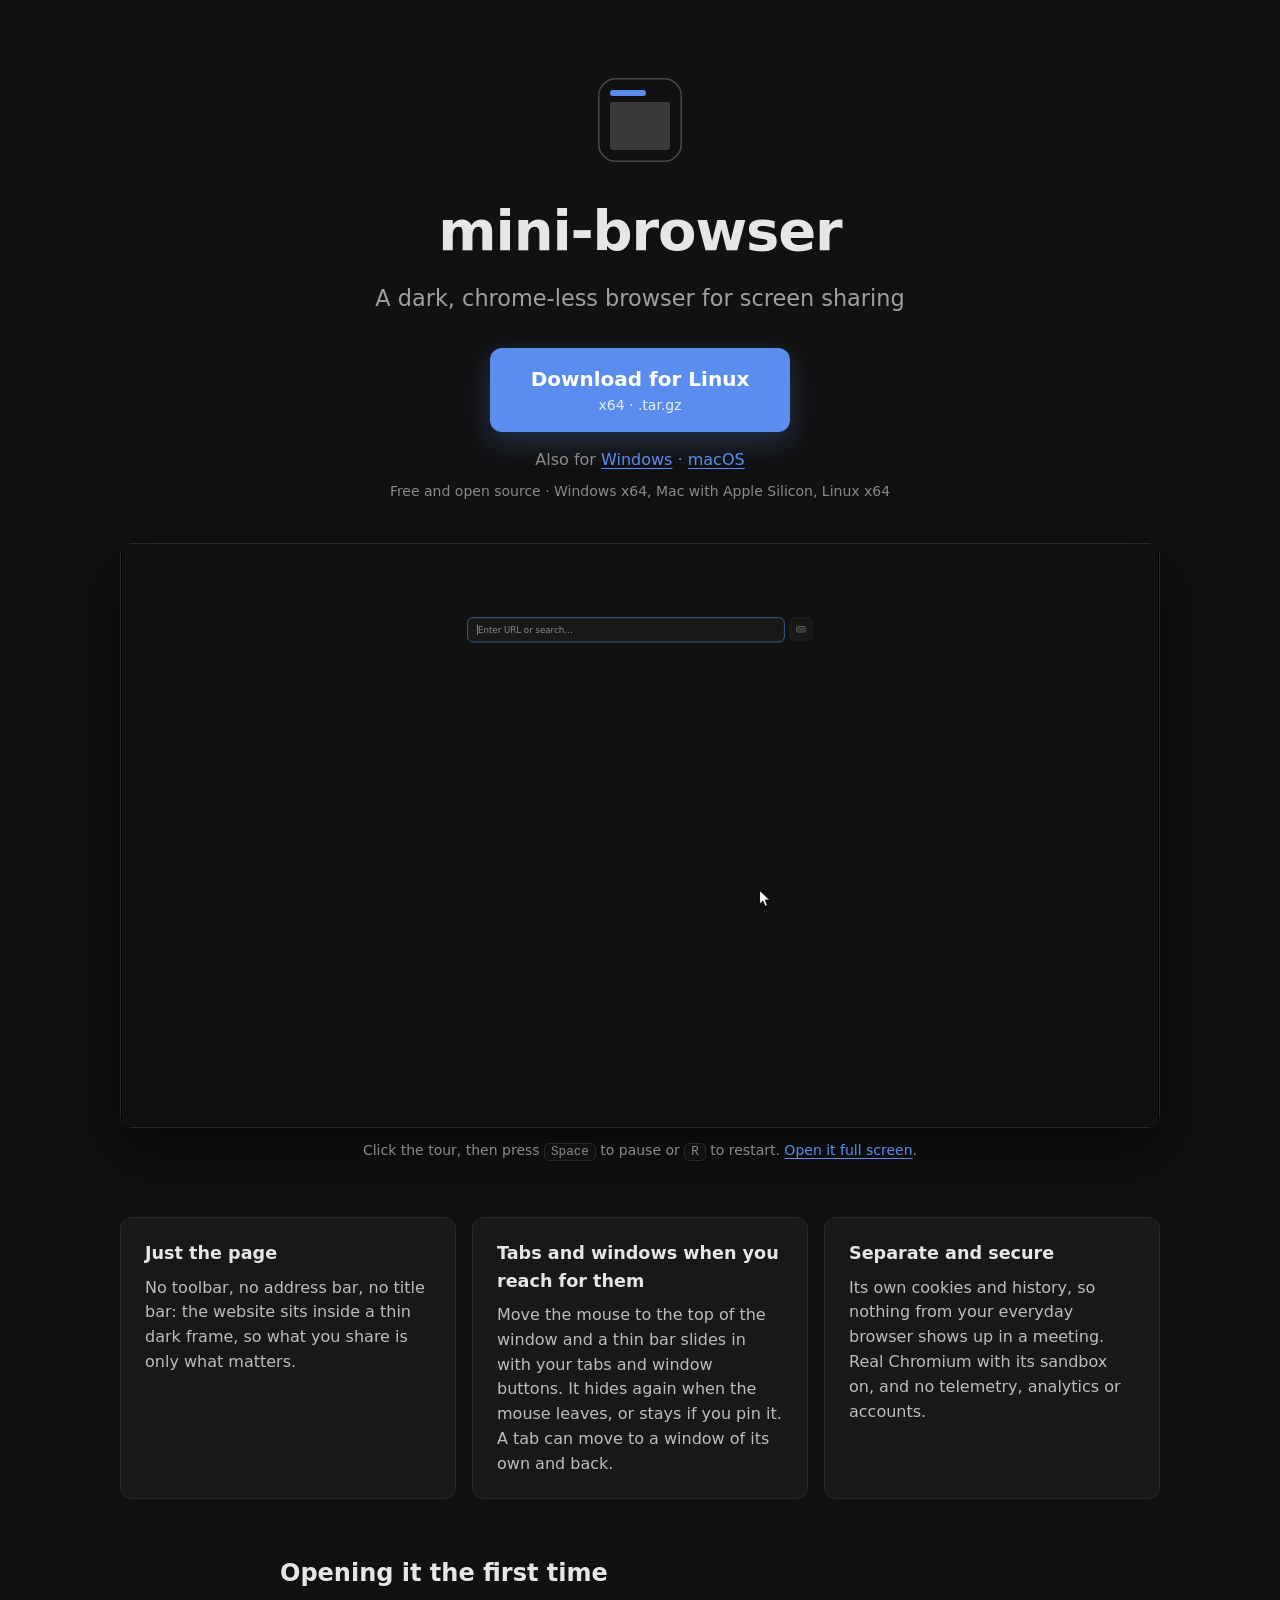
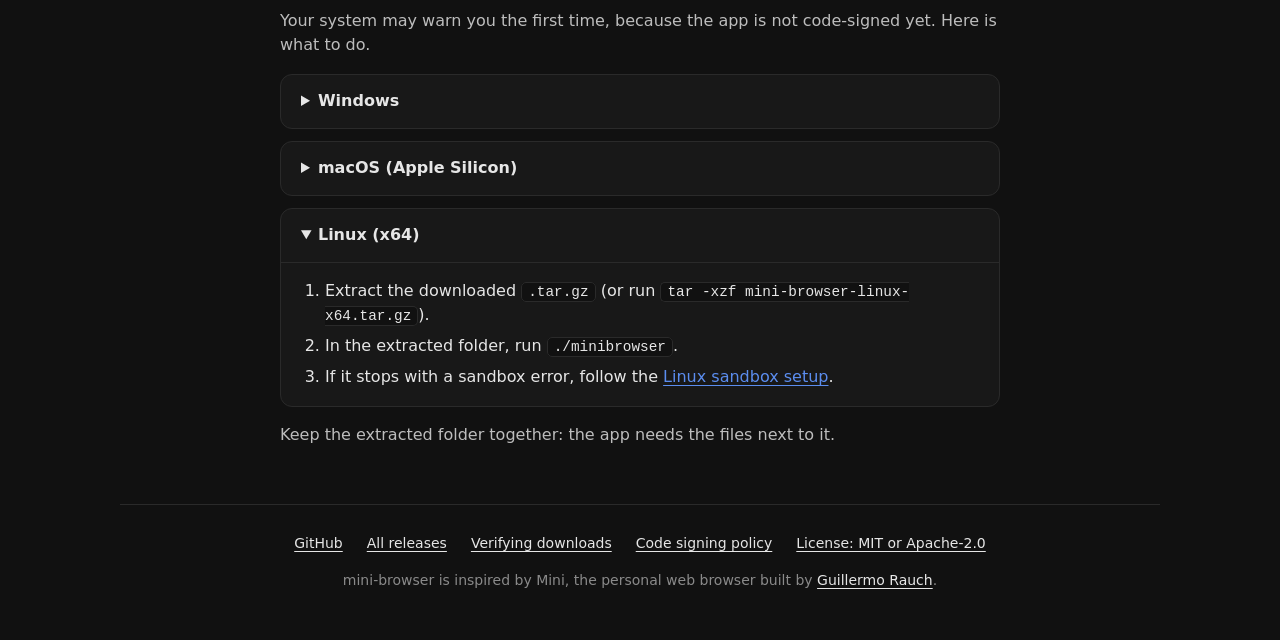
==== site/index.html @ 678bcdb8 "feat(site): add the download page on GitHub Pages A dark page with the app's look, the animated tour" ====
<!doctype html>
<html lang="en">
<head>
<meta charset="utf-8">
<meta name="viewport" content="width=device-width, initial-scale=1">
<meta name="color-scheme" content="dark">
<meta http-equiv="Content-Security-Policy" content="default-src 'none'; script-src 'self'; style-src 'self'; img-src 'self'; frame-src 'self'; connect-src https://api.github.com; base-uri 'none'; form-action 'none'">
<title>mini-browser: a dark, chrome-less browser for screen sharing</title>
<meta name="description" content="mini-browser is a minimal, dark, chrome-less Chromium browser for screen sharing. Free and open source for Windows, macOS and Linux.">
<meta property="og:type" content="website">
<meta property="og:title" content="mini-browser">
<meta property="og:description" content="A dark, chrome-less browser for screen sharing. Free and open source for Windows, macOS and Linux.">
<meta property="og:url" content="https://montesgp.github.io/mini-browser/">
<link rel="icon" href="icon.svg" type="image/svg+xml">
<link rel="stylesheet" href="style.css">
<script src="main.js" defer></script>
</head>
<body>
<main>
  <header class="hero">
    <svg class="logo" viewBox="0 0 1024 1024" width="96" height="96" role="img" aria-label="mini-browser icon">
      <rect x="72" y="72" width="880" height="880" rx="184" fill="#111111" stroke="#474747" stroke-width="16"/>
      <rect x="192" y="192" width="384" height="64" rx="32" fill="#5B8DEF"/>
      <rect x="192" y="320" width="640" height="512" rx="32" fill="#3A3A3A"/>
    </svg>
    <h1>mini-browser</h1>
    <p class="tagline">A dark, chrome-less browser for screen sharing</p>

    <!-- Without JavaScript this stays the Windows button; main.js picks the visitor's system. -->
    <a id="download" class="download" href="https://github.com/montesgp/mini-browser/releases/latest/download/mini-browser-windows-x64.zip">
      <span class="download-label">Download for <span id="download-os">Windows</span></span>
      <span id="download-detail" class="download-detail">64-bit · .zip</span>
    </a>
    <p class="others">Also for
      <a id="link-windows" href="https://github.com/montesgp/mini-browser/releases/latest/download/mini-browser-windows-x64.zip" hidden>Windows</a><span id="sep-windows" hidden> · </span>
      <a id="link-macos" href="https://github.com/montesgp/mini-browser/releases/latest/download/mini-browser-macos-arm64.zip">macOS</a><span id="sep-macos"> · </span>
      <a id="link-linux" href="https://github.com/montesgp/mini-browser/releases/latest/download/mini-browser-linux-x64.tar.gz">Linux</a>
    </p>
    <p class="meta">Free and open source · Windows x64, Mac with Apple Silicon, Linux x64</p>
    <p id="release" class="meta" hidden><a id="release-link" href="https://github.com/montesgp/mini-browser/releases/latest">Latest release <span id="release-tag"></span></a><span id="release-date"></span></p>
  </header>

  <section class="demo" aria-labelledby="demo-title">
    <h2 id="demo-title" class="visually-hidden">See it in action</h2>
    <div class="demo-frame">
      <iframe src="demo/index.html" title="Animated tour of mini-browser: a search, the top bar sliding in, a new tab, the settings box and pinning the bar" loading="lazy"></iframe>
    </div>
    <p class="demo-note">Click the tour, then press <kbd>Space</kbd> to pause or <kbd>R</kbd> to restart. <a href="demo/index.html">Open it full screen</a>.</p>
  </section>

  <section class="features" aria-label="Features">
    <article>
      <h2>Just the page</h2>
      <p>No toolbar, no address bar, no title bar: the website sits inside a thin dark frame, so what you share is only what matters.</p>
    </article>
    <article>
      <h2>Tabs and windows when you reach for them</h2>
      <p>Move the mouse to the top of the window and a thin bar slides in with your tabs and window buttons. It hides again when the mouse leaves, or stays if you pin it. A tab can move to a window of its own and back.</p>
    </article>
    <article>
      <h2>Separate and secure</h2>
      <p>Its own cookies and history, so nothing from your everyday browser shows up in a meeting. Real Chromium with its sandbox on, and no telemetry, analytics or accounts.</p>
    </article>
  </section>

  <section class="help" aria-labelledby="help-title">
    <h2 id="help-title">Opening it the first time</h2>
    <p>Your system may warn you the first time, because the app is not code-signed yet. Here is what to do.</p>

    <details id="help-windows" open>
      <summary>Windows</summary>
      <ol>
        <li>Right-click the downloaded <code>.zip</code> and choose <strong>Extract All</strong>.</li>
        <li>Open the extracted folder and double-click <code>minibrowser.exe</code>.</li>
        <li>If you see “Windows protected your PC”, click <strong>More info</strong>, then <strong>Run anyway</strong>.</li>
      </ol>
      <p class="tip">To skip that warning: before extracting, right-click the <code>.zip</code> → <strong>Properties</strong> → tick <strong>Unblock</strong> → <strong>OK</strong>.</p>
    </details>

    <details id="help-macos">
      <summary>macOS (Apple Silicon)</summary>
      <ol>
        <li>Double-click the downloaded <code>.zip</code> and move <code>minibrowser.app</code> to <strong>Applications</strong>.</li>
        <li>The first time, right-click (or Control-click) the app and choose <strong>Open</strong>.</li>
        <li>If it still will not open, go to <strong>System Settings → Privacy &amp; Security</strong> and click <strong>Open Anyway</strong>.</li>
      </ol>
      <p class="tip">It runs on Macs with Apple Silicon (M1 or newer); there is no build for Intel Macs yet.</p>
    </details>

    <details id="help-linux">
      <summary>Linux (x64)</summary>
      <ol>
        <li>Extract the downloaded <code>.tar.gz</code> (or run <code>tar -xzf mini-browser-linux-x64.tar.gz</code>).</li>
        <li>In the extracted folder, run <code>./minibrowser</code>.</li>
        <li>If it stops with a sandbox error, follow the <a href="https://github.com/montesgp/mini-browser#linux-sandbox-setup">Linux sandbox setup</a>.</li>
      </ol>
    </details>

    <p>Keep the extracted folder together: the app needs the files next to it.</p>
  </section>
</main>

<footer>
  <nav aria-label="Project links">
    <a href="https://github.com/montesgp/mini-browser">GitHub</a>
    <a href="https://github.com/montesgp/mini-browser/releases">All releases</a>
    <a href="https://github.com/montesgp/mini-browser#verifying-downloads">Verifying downloads</a>
    <a href="https://github.com/montesgp/mini-browser#code-signing-policy">Code signing policy</a>
    <a href="https://github.com/montesgp/mini-browser#license">License: MIT or Apache-2.0</a>
  </nav>
  <p>mini-browser is inspired by Mini, the personal web browser built by <a href="https://rauchg.com/">Guillermo Rauch</a>.</p>
</footer>
</body>
</html>
---- site/style.css ----
:root {
  --bg: #111111;
  --panel: #181818;
  --panel-hover: #1f1f1f;
  --border: #2a2a2a;
  --text: #e6e6e6;
  --dim: #8a8a8a;
  --accent: #5b8def;
  --sans: system-ui, -apple-system, "Segoe UI", Roboto, "Helvetica Neue", Arial, sans-serif;
  --mono: ui-monospace, "Cascadia Mono", "SF Mono", Menlo, Consolas, "Liberation Mono", monospace;
  color-scheme: dark;
}

* { box-sizing: border-box; }

html { background: var(--bg); }

body {
  margin: 0;
  color: var(--text);
  font: 16px/1.55 var(--sans);
  -webkit-font-smoothing: antialiased;
}

main, footer {
  width: min(100% - 32px, 1040px);
  margin: 0 auto;
}

a { color: var(--accent); text-underline-offset: 3px; }
a:hover { color: #7ea6f3; }

:focus-visible {
  outline: 2px solid var(--accent);
  outline-offset: 3px;
  border-radius: 4px;
}

code, kbd {
  padding: 1px 6px;
  border: 1px solid var(--border);
  border-radius: 5px;
  background: var(--bg);
  font: 0.9em var(--mono);
  overflow-wrap: anywhere;
}

.visually-hidden {
  position: absolute;
  width: 1px;
  height: 1px;
  overflow: hidden;
  clip-path: inset(50%);
  white-space: nowrap;
}

/* ---- hero ---- */
.hero {
  display: flex;
  flex-direction: column;
  align-items: center;
  padding: 72px 0 40px;
  text-align: center;
}

.logo { width: 96px; height: 96px; }

h1 {
  margin: 20px 0 6px;
  font-size: clamp(2.25rem, 7vw, 3.5rem);
  font-weight: 600;
  letter-spacing: -0.02em;
}

.tagline {
  margin: 0 0 32px;
  color: #a0a0a0;
  font-size: clamp(1.1rem, 3.5vw, 1.4rem);
}

.download {
  display: inline-flex;
  flex-direction: column;
  align-items: center;
  min-width: min(100%, 300px);
  padding: 16px 32px;
  border-radius: 12px;
  background: var(--accent);
  color: #ffffff;
  text-decoration: none;
  box-shadow: 0 10px 30px rgba(91, 141, 239, 0.25);
  transition: background-color 0.15s, transform 0.15s;
}

.download:hover { background: #6d9af1; color: #ffffff; transform: translateY(-1px); }
.download:active { transform: none; }
.download:focus-visible { outline-color: #ffffff; border-radius: 12px; }

.download-label { font-size: 1.25rem; font-weight: 600; }
.download-detail { font-size: 0.875rem; opacity: 0.85; }

.others { margin: 16px 0 0; color: var(--dim); }

.meta {
  margin: 8px 0 0;
  color: var(--dim);
  font-size: 0.875rem;
}

.meta a { color: var(--dim); }
.meta a:hover { color: var(--text); }

/* ---- demo ---- */
.demo-frame {
  aspect-ratio: 16 / 9;
  overflow: hidden;
  border: 1px solid var(--border);
  border-radius: 12px;
  background: #000000;
  box-shadow: 0 24px 60px rgba(0, 0, 0, 0.5);
}

.demo-frame iframe {
  display: block;
  width: 100%;
  height: 100%;
  border: 0;
}

.demo-note {
  margin: 12px 0 0;
  color: var(--dim);
  font-size: 0.875rem;
  text-align: center;
}

/* ---- features ---- */
.features {
  display: grid;
  grid-template-columns: repeat(auto-fit, minmax(240px, 1fr));
  gap: 16px;
  margin: 56px 0;
}

.features article {
  padding: 22px 24px;
  border: 1px solid var(--border);
  border-radius: 12px;
  background: var(--panel);
}

.features h2 { margin: 0 0 8px; font-size: 1.1rem; font-weight: 600; }
.features p { margin: 0; color: #bdbdbd; }

/* ---- first launch help ---- */
.help { max-width: 720px; margin: 0 auto 56px; }
.help > h2 { margin: 0 0 8px; font-size: 1.5rem; font-weight: 600; }
.help > p { color: #bdbdbd; }

details {
  margin: 12px 0;
  border: 1px solid var(--border);
  border-radius: 12px;
  background: var(--panel);
}

summary {
  padding: 14px 20px;
  border-radius: 12px;
  cursor: pointer;
  font-weight: 600;
}

summary:hover { background: var(--panel-hover); }
details[open] summary { border-bottom: 1px solid var(--border); border-radius: 12px 12px 0 0; }

details ol { margin: 16px 0; padding: 0 20px 0 44px; }
details li { margin: 6px 0; }
.tip { margin: 0; padding: 0 20px 16px; color: var(--dim); font-size: 0.9rem; }

/* ---- footer ---- */
footer {
  padding: 28px 0 48px;
  border-top: 1px solid var(--border);
  color: var(--dim);
  font-size: 0.875rem;
  text-align: center;
}

footer nav {
  display: flex;
  flex-wrap: wrap;
  justify-content: center;
  gap: 8px 24px;
}

footer a { color: var(--text); }
footer a:hover { color: var(--accent); }
footer p { margin: 16px 0 0; }

@media (max-width: 480px) {
  .hero { padding-top: 48px; }
  .download { padding: 14px 20px; }
  .features { margin: 40px 0; }
}

@media (prefers-reduced-motion: reduce) {
  .download { transition: none; }
  .download:hover { transform: none; }
}
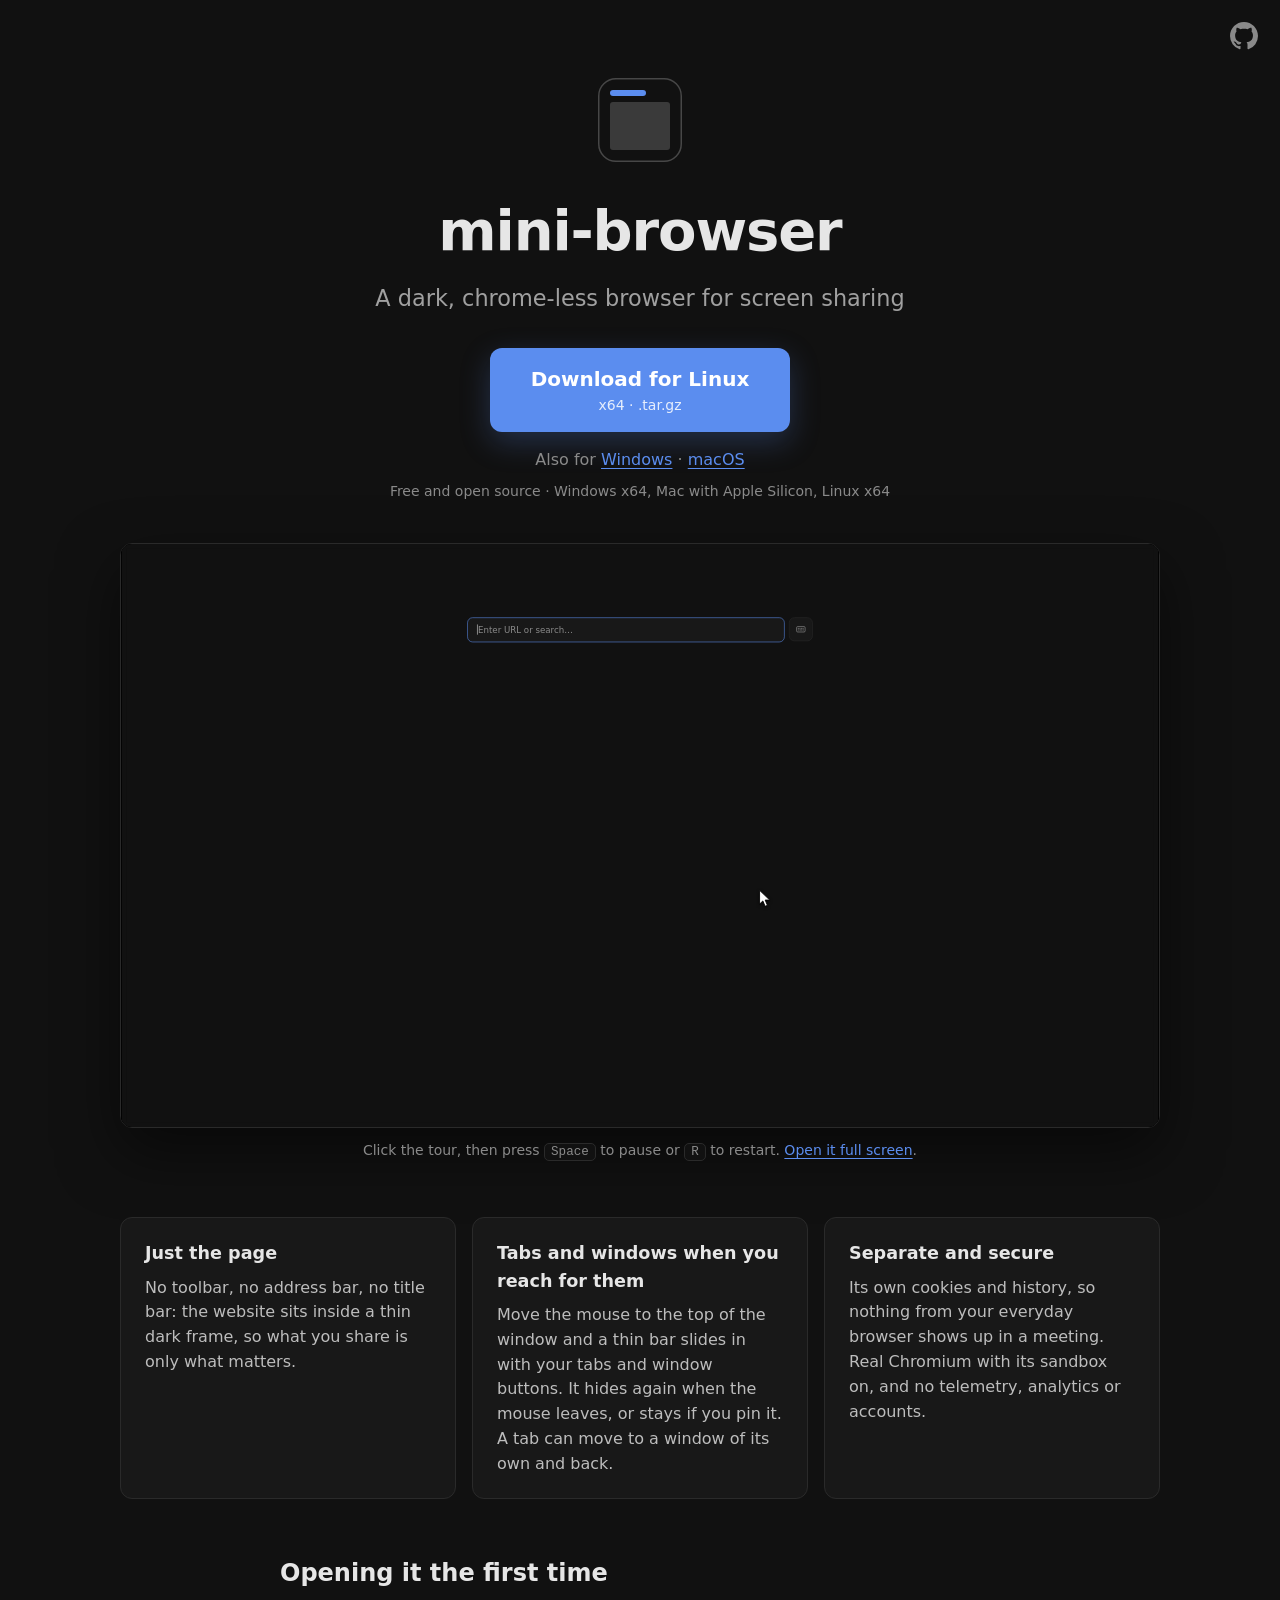
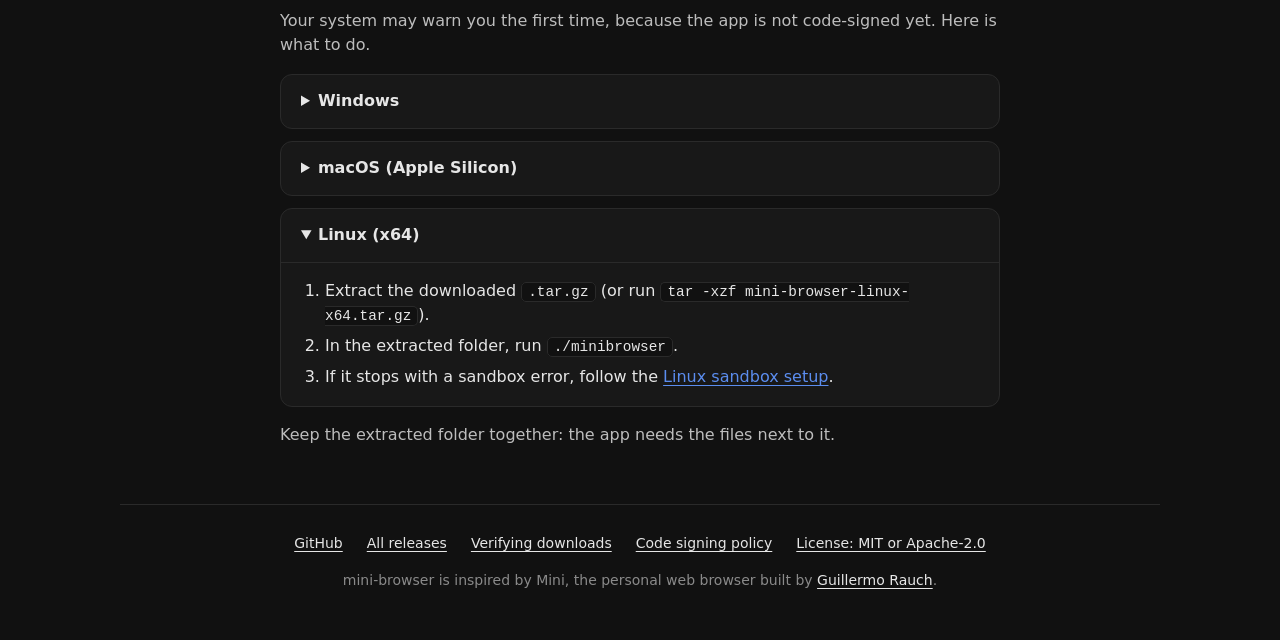
==== commit 268d83a5: "feat(site): link the GitHub repository from the top-right corner" ====
--- a/site/index.html
+++ b/site/index.html
@@ -5,7 +5,7 @@
 <meta name="viewport" content="width=device-width, initial-scale=1">
 <meta name="color-scheme" content="dark">
 <meta http-equiv="Content-Security-Policy" content="default-src 'none'; script-src 'self'; style-src 'self'; img-src 'self'; frame-src 'self'; connect-src https://api.github.com; base-uri 'none'; form-action 'none'">
-<title>mini-browser: a dark, chrome-less browser for screen sharing</title>
+<title>mini-browser</title>
 <meta name="description" content="mini-browser is a minimal, dark, chrome-less Chromium browser for screen sharing. Free and open source for Windows, macOS and Linux.">
 <meta property="og:type" content="website">
 <meta property="og:title" content="mini-browser">
@@ -16,6 +16,9 @@
 <script src="main.js" defer></script>
 </head>
 <body>
+<a class="repo-link" href="https://github.com/montesgp/mini-browser" aria-label="mini-browser on GitHub" title="mini-browser on GitHub">
+  <svg viewBox="0 0 16 16" width="28" height="28" aria-hidden="true"><path fill="currentColor" d="M8 0c4.42 0 8 3.58 8 8a8.013 8.013 0 0 1-5.45 7.59c-.4.08-.55-.17-.55-.38 0-.27.01-1.13.01-2.2 0-.75-.25-1.23-.54-1.48 1.78-.2 3.65-.88 3.65-3.95 0-.88-.31-1.59-.82-2.15.08-.2.36-1.02-.08-2.12 0 0-.67-.22-2.2.82-.64-.18-1.32-.27-2-.27-.68 0-1.36.09-2 .27-1.53-1.03-2.2-.82-2.2-.82-.44 1.1-.16 1.92-.08 2.12-.51.56-.82 1.28-.82 2.15 0 3.06 1.86 3.75 3.64 3.95-.23.2-.44.55-.51 1.07-.46.21-1.61.55-2.33-.66-.15-.24-.6-.83-1.23-.82-.67.01-.27.38.01.53.34.19.73.9.82 1.13.16.45.68 1.31 2.69.94 0 .67.01 1.3.01 1.49 0 .21-.15.45-.55.38A7.995 7.995 0 0 1 0 8c0-4.42 3.58-8 8-8Z"/></svg>
+</a>
 <main>
   <header class="hero">
     <svg class="logo" viewBox="0 0 1024 1024" width="96" height="96" role="img" aria-label="mini-browser icon">
--- a/site/style.css
+++ b/site/style.css
@@ -54,6 +54,21 @@
   white-space: nowrap;
 }
 
+/* ---- GitHub link (top right) ---- */
+.repo-link {
+  position: absolute;
+  top: 16px;
+  right: 16px;
+  z-index: 1;
+  display: flex;
+  padding: 6px;
+  border-radius: 50%;
+  color: var(--dim);
+  transition: color 0.15s;
+}
+
+.repo-link:hover { color: var(--accent); }
+
 /* ---- hero ---- */
 .hero {
   display: flex;
@@ -208,3 +223,23 @@
   .download { transition: none; }
   .download:hover { transform: none; }
 }
+
+/* ---- not found (404.html) ---- */
+.not-found {
+  display: flex;
+  flex-direction: column;
+  align-items: center;
+  justify-content: center;
+  min-height: 100vh;
+  padding: 48px 0;
+  text-align: center;
+}
+
+.not-found .code {
+  margin: 20px 0 0;
+  color: var(--accent);
+  font: 600 0.95rem var(--mono);
+  letter-spacing: 0.2em;
+}
+
+.not-found h1 { margin-top: 4px; }
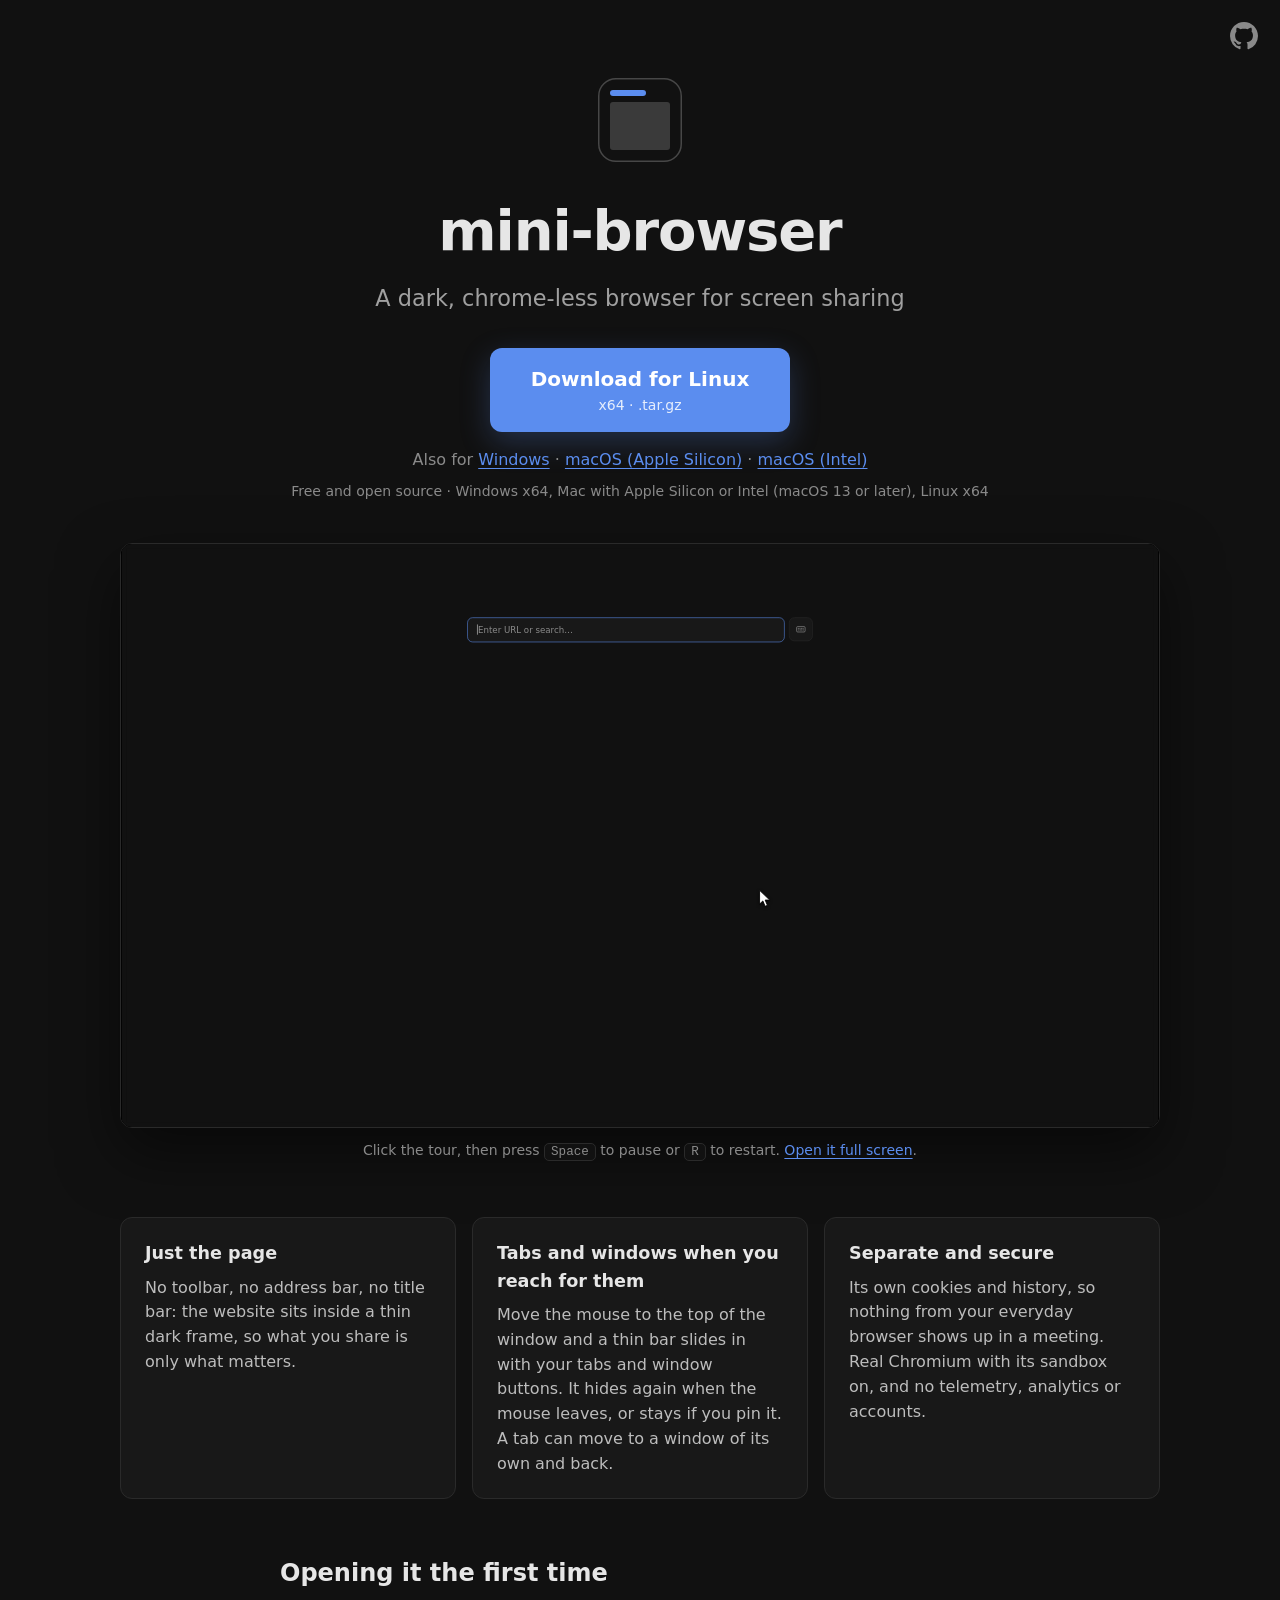
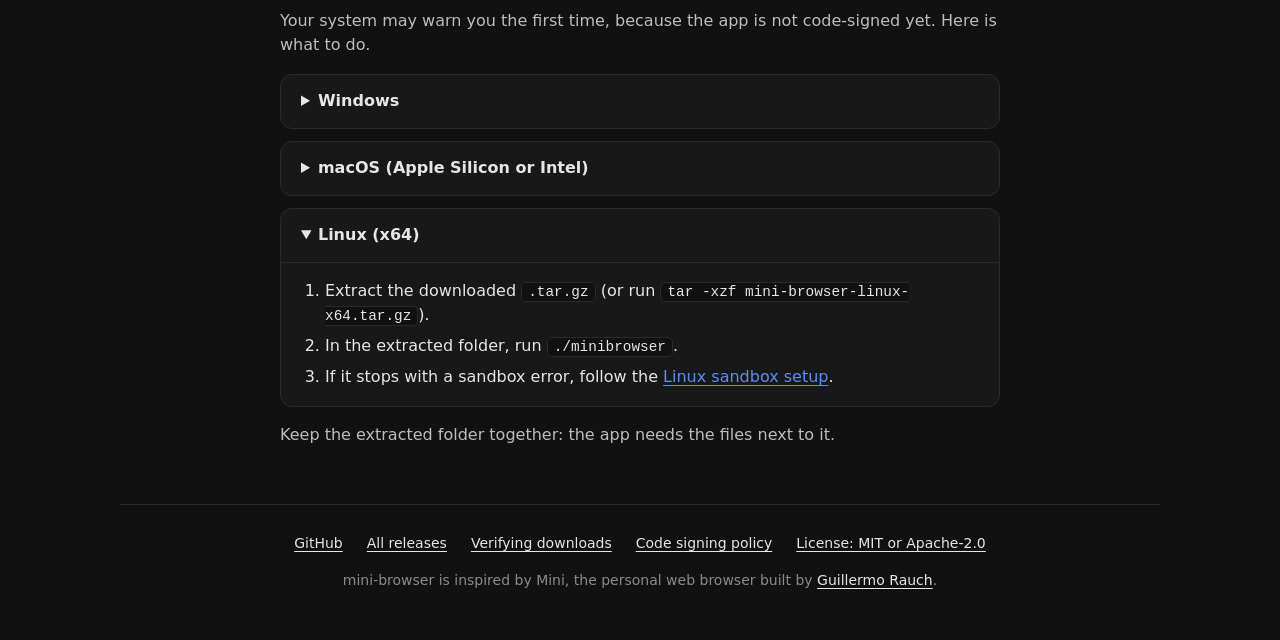
==== commit fdb20c0a: "feat(site): offer the Intel Mac download On a Mac the page reads the WebGL renderer, then the archit" ====
--- a/site/index.html
+++ b/site/index.html
@@ -11,6 +11,13 @@
 <meta property="og:title" content="mini-browser">
 <meta property="og:description" content="A dark, chrome-less browser for screen sharing. Free and open source for Windows, macOS and Linux.">
 <meta property="og:url" content="https://montesgp.github.io/mini-browser/">
+<meta property="og:site_name" content="mini-browser">
+<meta property="og:image" content="https://montesgp.github.io/mini-browser/og-image.png?v=2">
+<meta property="og:image:type" content="image/png">
+<meta property="og:image:width" content="1200">
+<meta property="og:image:height" content="630">
+<meta property="og:image:alt" content="The mini-browser icon above its name">
+<meta name="twitter:card" content="summary_large_image">
 <link rel="icon" href="icon.svg" type="image/svg+xml">
 <link rel="stylesheet" href="style.css">
 <script src="main.js" defer></script>
@@ -36,10 +43,11 @@
     </a>
     <p class="others">Also for
       <a id="link-windows" href="https://github.com/montesgp/mini-browser/releases/latest/download/mini-browser-windows-x64.zip" hidden>Windows</a><span id="sep-windows" hidden> · </span>
-      <a id="link-macos" href="https://github.com/montesgp/mini-browser/releases/latest/download/mini-browser-macos-arm64.zip">macOS</a><span id="sep-macos"> · </span>
+      <a id="link-macos" href="https://github.com/montesgp/mini-browser/releases/latest/download/mini-browser-macos-arm64.zip">macOS (Apple Silicon)</a><span id="sep-macos"> · </span>
+      <a id="link-macos-intel" href="https://github.com/montesgp/mini-browser/releases/latest/download/mini-browser-macos-x64.zip">macOS (Intel)</a><span id="sep-macos-intel"> · </span>
       <a id="link-linux" href="https://github.com/montesgp/mini-browser/releases/latest/download/mini-browser-linux-x64.tar.gz">Linux</a>
     </p>
-    <p class="meta">Free and open source · Windows x64, Mac with Apple Silicon, Linux x64</p>
+    <p class="meta">Free and open source · Windows x64, Mac with Apple Silicon or Intel (macOS 13 or later), Linux x64</p>
     <p id="release" class="meta" hidden><a id="release-link" href="https://github.com/montesgp/mini-browser/releases/latest">Latest release <span id="release-tag"></span></a><span id="release-date"></span></p>
   </header>
 
@@ -81,13 +89,13 @@
     </details>
 
     <details id="help-macos">
-      <summary>macOS (Apple Silicon)</summary>
+      <summary>macOS (Apple Silicon or Intel)</summary>
       <ol>
         <li>Double-click the downloaded <code>.zip</code> and move <code>minibrowser.app</code> to <strong>Applications</strong>.</li>
-        <li>The first time, right-click (or Control-click) the app and choose <strong>Open</strong>.</li>
-        <li>If it still will not open, go to <strong>System Settings → Privacy &amp; Security</strong> and click <strong>Open Anyway</strong>.</li>
+        <li>Open it. If macOS says it cannot check the app, go to <strong>System Settings → Privacy &amp; Security</strong> and click <strong>Open Anyway</strong>. On macOS 14 or older you can instead right-click (or Control-click) the app and choose <strong>Open</strong>.</li>
+        <li>If it says the app “is damaged”, run <code>xattr -dr com.apple.quarantine /Applications/minibrowser.app</code> in Terminal, then open it again.</li>
       </ol>
-      <p class="tip">It runs on Macs with Apple Silicon (M1 or newer); there is no build for Intel Macs yet.</p>
+      <p class="tip">It needs macOS 13 Ventura or later. Not sure which file? Apple menu → <strong>About This Mac</strong> shows <strong>Chip</strong> (Apple M1 or newer: Apple Silicon) or <strong>Processor</strong> (Intel).</p>
     </details>
 
     <details id="help-linux">
